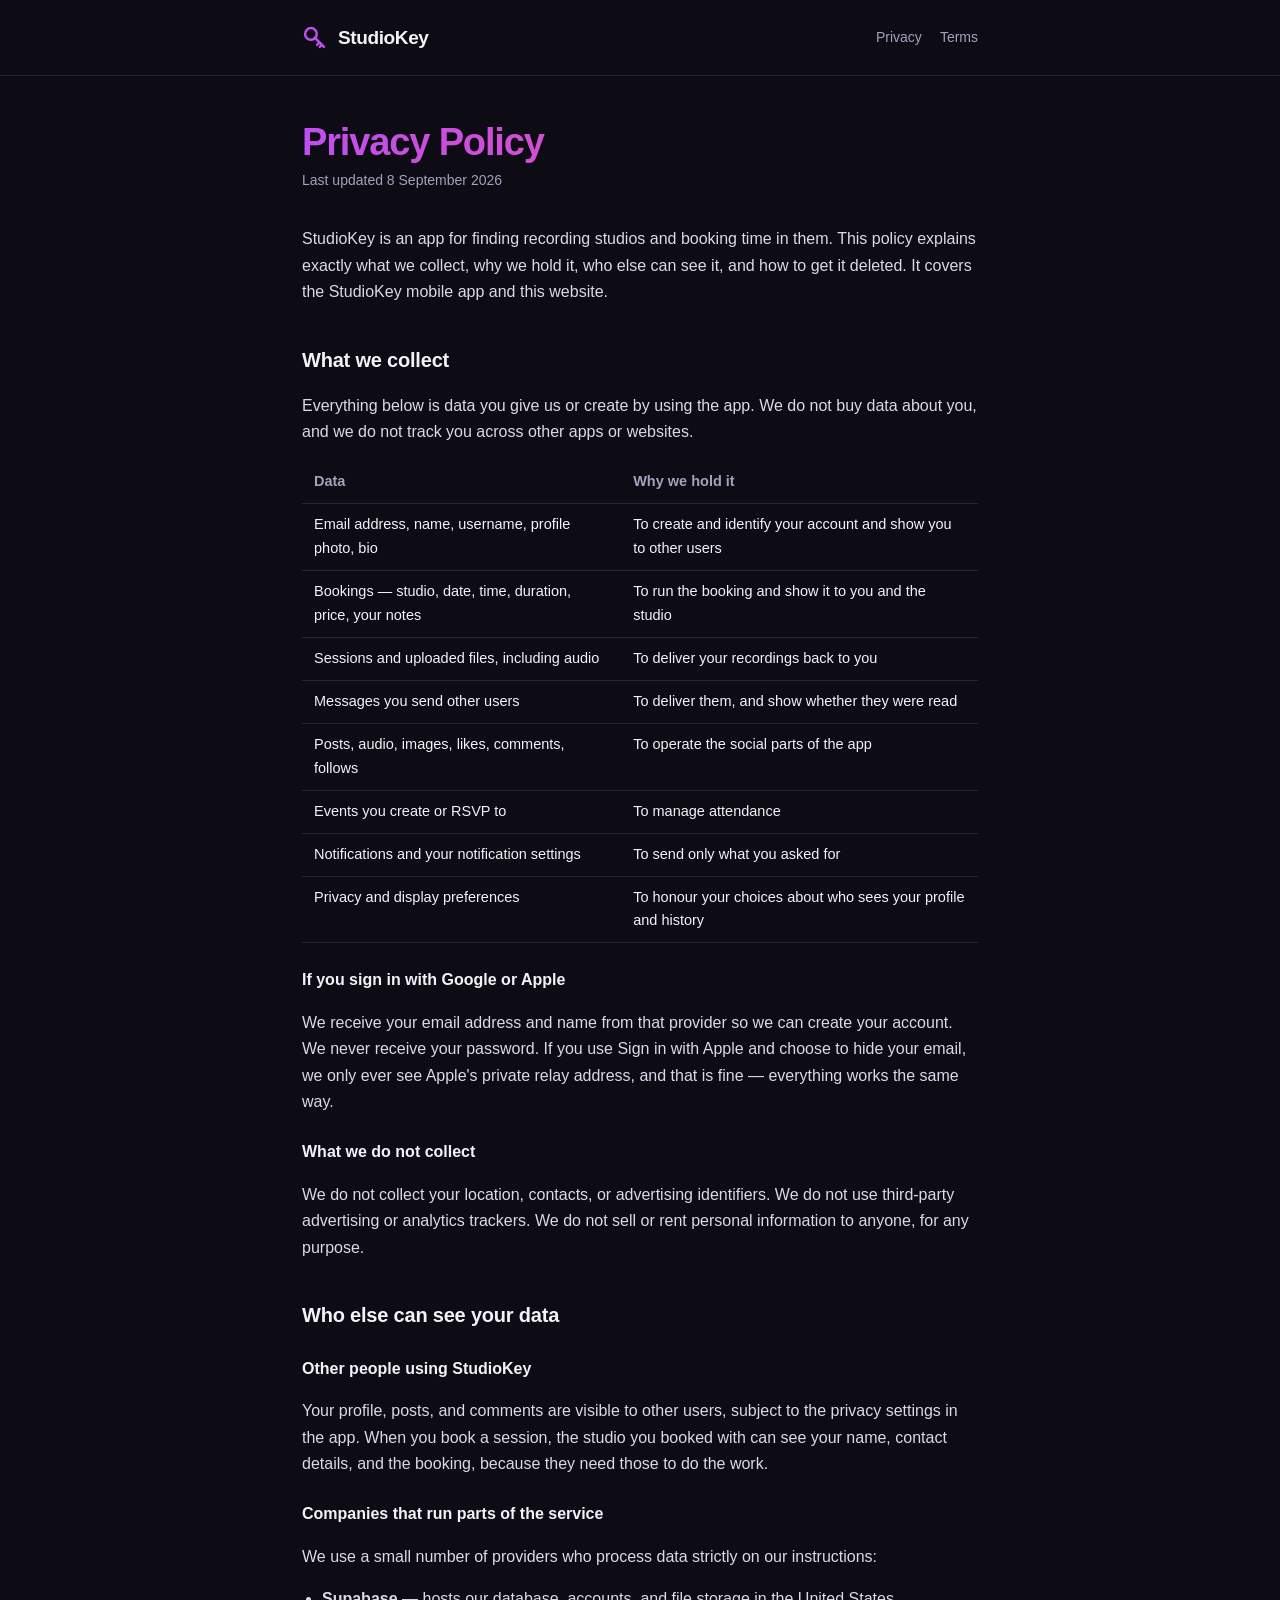
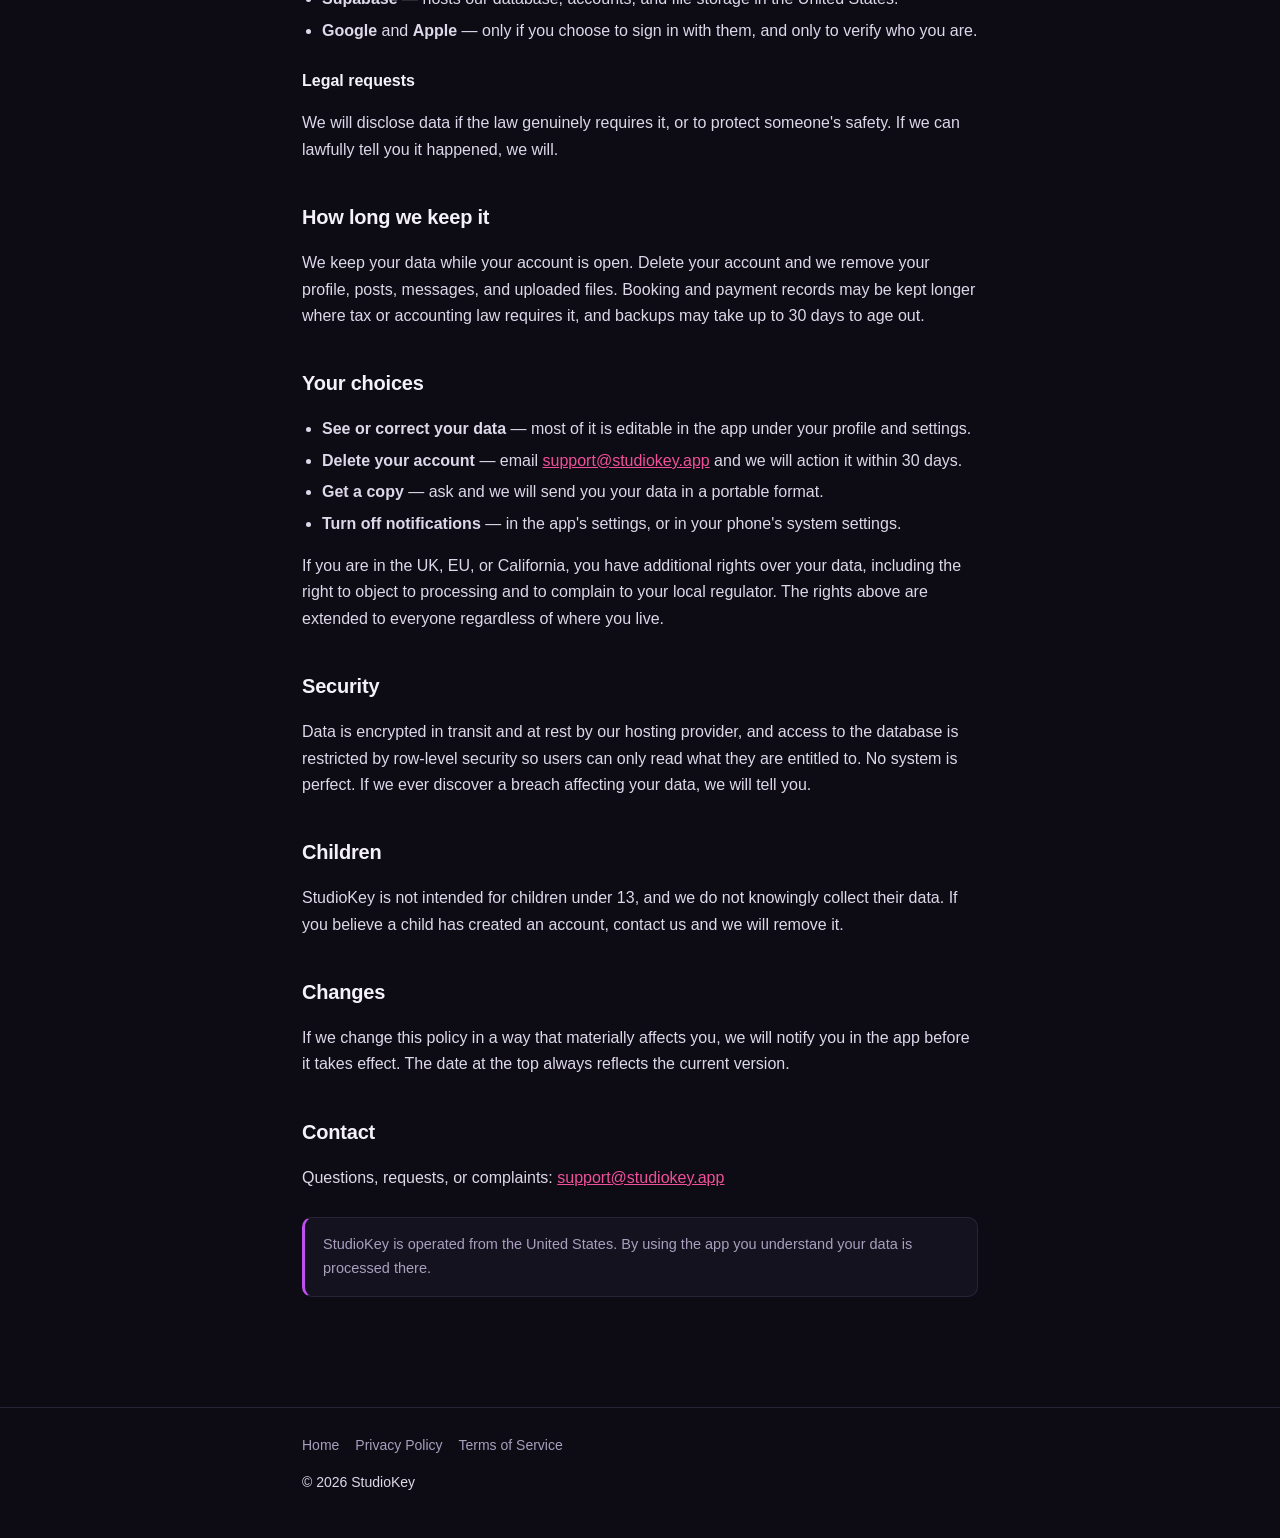
==== privacy.html @ 15772193 "Launch studiokey.app — landing page, privacy policy, terms of service Google requires a home page, p" ====
<!doctype html>
<html lang="en">
<head>
<meta charset="utf-8">
<meta name="viewport" content="width=device-width,initial-scale=1">
<title>Privacy Policy — StudioKey</title>
<meta name="description" content="What StudioKey collects, why, who it is shared with, and how to delete it.">
<link rel="icon" href="logo.svg" type="image/svg+xml">
<link rel="stylesheet" href="style.css">
</head>
<body>
<header><div class="wrap nav">
  <a class="brand" href="/"><img class="key" src="logo.svg" alt=""> StudioKey</a>
  <nav><a class="lnk" href="/privacy.html">Privacy</a><a class="lnk" href="/terms.html">Terms</a></nav>
</div></header>

<main class="doc"><div class="wrap">
<h1>Privacy Policy</h1>
<p class="eff">Last updated 8 September 2026</p>

<p>StudioKey is an app for finding recording studios and booking time in them. This policy explains exactly what we collect, why we hold it, who else can see it, and how to get it deleted. It covers the StudioKey mobile app and this website.</p>

<h2>What we collect</h2>
<p>Everything below is data you give us or create by using the app. We do not buy data about you, and we do not track you across other apps or websites.</p>

<table>
<tr><th>Data</th><th>Why we hold it</th></tr>
<tr><td>Email address, name, username, profile photo, bio</td><td>To create and identify your account and show you to other users</td></tr>
<tr><td>Bookings — studio, date, time, duration, price, your notes</td><td>To run the booking and show it to you and the studio</td></tr>
<tr><td>Sessions and uploaded files, including audio</td><td>To deliver your recordings back to you</td></tr>
<tr><td>Messages you send other users</td><td>To deliver them, and show whether they were read</td></tr>
<tr><td>Posts, audio, images, likes, comments, follows</td><td>To operate the social parts of the app</td></tr>
<tr><td>Events you create or RSVP to</td><td>To manage attendance</td></tr>
<tr><td>Notifications and your notification settings</td><td>To send only what you asked for</td></tr>
<tr><td>Privacy and display preferences</td><td>To honour your choices about who sees your profile and history</td></tr>
</table>

<h3>If you sign in with Google or Apple</h3>
<p>We receive your email address and name from that provider so we can create your account. We never receive your password. If you use Sign in with Apple and choose to hide your email, we only ever see Apple's private relay address, and that is fine — everything works the same way.</p>

<h3>What we do not collect</h3>
<p>We do not collect your location, contacts, or advertising identifiers. We do not use third-party advertising or analytics trackers. We do not sell or rent personal information to anyone, for any purpose.</p>

<h2>Who else can see your data</h2>
<h3>Other people using StudioKey</h3>
<p>Your profile, posts, and comments are visible to other users, subject to the privacy settings in the app. When you book a session, the studio you booked with can see your name, contact details, and the booking, because they need those to do the work.</p>

<h3>Companies that run parts of the service</h3>
<p>We use a small number of providers who process data strictly on our instructions:</p>
<ul>
<li><strong>Supabase</strong> — hosts our database, accounts, and file storage in the United States.</li>
<li><strong>Google</strong> and <strong>Apple</strong> — only if you choose to sign in with them, and only to verify who you are.</li>
</ul>

<h3>Legal requests</h3>
<p>We will disclose data if the law genuinely requires it, or to protect someone's safety. If we can lawfully tell you it happened, we will.</p>

<h2>How long we keep it</h2>
<p>We keep your data while your account is open. Delete your account and we remove your profile, posts, messages, and uploaded files. Booking and payment records may be kept longer where tax or accounting law requires it, and backups may take up to 30 days to age out.</p>

<h2>Your choices</h2>
<ul>
<li><strong>See or correct your data</strong> — most of it is editable in the app under your profile and settings.</li>
<li><strong>Delete your account</strong> — email <a href="mailto:support@studiokey.app">support@studiokey.app</a> and we will action it within 30 days.</li>
<li><strong>Get a copy</strong> — ask and we will send you your data in a portable format.</li>
<li><strong>Turn off notifications</strong> — in the app's settings, or in your phone's system settings.</li>
</ul>
<p>If you are in the UK, EU, or California, you have additional rights over your data, including the right to object to processing and to complain to your local regulator. The rights above are extended to everyone regardless of where you live.</p>

<h2>Security</h2>
<p>Data is encrypted in transit and at rest by our hosting provider, and access to the database is restricted by row-level security so users can only read what they are entitled to. No system is perfect. If we ever discover a breach affecting your data, we will tell you.</p>

<h2>Children</h2>
<p>StudioKey is not intended for children under 13, and we do not knowingly collect their data. If you believe a child has created an account, contact us and we will remove it.</p>

<h2>Changes</h2>
<p>If we change this policy in a way that materially affects you, we will notify you in the app before it takes effect. The date at the top always reflects the current version.</p>

<h2>Contact</h2>
<p>Questions, requests, or complaints: <a href="mailto:support@studiokey.app">support@studiokey.app</a></p>

<div class="note"><p>StudioKey is operated from the United States. By using the app you understand your data is processed there.</p></div>
</div></main>

<footer><div class="wrap">
  <a href="/">Home</a><a href="/privacy.html">Privacy Policy</a><a href="/terms.html">Terms of Service</a>
  <p style="margin:14px 0 0">© 2026 StudioKey</p>
</div></footer>
</body>
</html>
---- style.css ----
*,*::before,*::after{box-sizing:border-box}
:root{
  --bg:#0d0b14; --panel:#15121f; --line:#2a2338;
  --ink:#f4f2f8; --muted:#a79fbd; --accent:#c04ef0; --accent2:#f0509a;
  --maxw:720px;
}
html{-webkit-text-size-adjust:100%}
body{
  margin:0; background:var(--bg); color:var(--ink);
  font:16px/1.65 -apple-system,BlinkMacSystemFont,"Segoe UI",Inter,Helvetica,Arial,sans-serif;
}
a{color:var(--accent2)}
.wrap{max-width:var(--maxw); margin:0 auto; padding:0 22px}
header{padding:22px 0; border-bottom:1px solid var(--line)}
.nav{display:flex; align-items:center; justify-content:space-between; gap:16px; flex-wrap:wrap}
.brand{display:flex; align-items:center; gap:10px; font-weight:700; letter-spacing:-.02em; font-size:19px; color:var(--ink); text-decoration:none}
.key{width:26px;height:26px;flex:none}
.nav a.lnk{color:var(--muted); text-decoration:none; font-size:14px; margin-left:18px}
.nav a.lnk:hover{color:var(--ink)}
.hero{padding:78px 0 66px; text-align:center}
h1{font-size:clamp(34px,7vw,54px); line-height:1.08; letter-spacing:-.03em; margin:0 0 18px;
  background:linear-gradient(100deg,var(--accent),var(--accent2)); -webkit-background-clip:text;
  background-clip:text; color:transparent}
.sub{font-size:clamp(17px,2.4vw,20px); color:var(--muted); margin:0 auto; max-width:34em}
.cards{display:grid; grid-template-columns:repeat(auto-fit,minmax(210px,1fr)); gap:16px; padding:14px 0 74px}
.card{background:var(--panel); border:1px solid var(--line); border-radius:14px; padding:20px}
.card h3{margin:0 0 7px; font-size:16px}
.card p{margin:0; color:var(--muted); font-size:14.5px}
main.doc{padding:46px 0 84px}
main.doc h1{font-size:clamp(28px,5vw,38px); text-align:left; margin-bottom:6px}
.eff{color:var(--muted); font-size:14px; margin:0 0 34px}
h2{font-size:20px; margin:38px 0 10px; letter-spacing:-.01em}
h3{font-size:16px; margin:24px 0 6px}
p,li{color:#ddd8ea}
ul{padding-left:20px} li{margin:5px 0}
.note{background:var(--panel); border:1px solid var(--line); border-left:3px solid var(--accent);
  border-radius:10px; padding:15px 18px; margin:26px 0}
.note p{margin:0; font-size:14.5px; color:var(--muted)}
table{width:100%; border-collapse:collapse; margin:14px 0; font-size:14.5px; display:block; overflow-x:auto}
th,td{text-align:left; padding:9px 12px; border-bottom:1px solid var(--line); vertical-align:top}
th{color:var(--muted); font-weight:600; white-space:nowrap}
footer{border-top:1px solid var(--line); padding:26px 0 44px; color:var(--muted); font-size:14px}
footer a{color:var(--muted); text-decoration:none; margin-right:16px}
footer a:hover{color:var(--ink)}
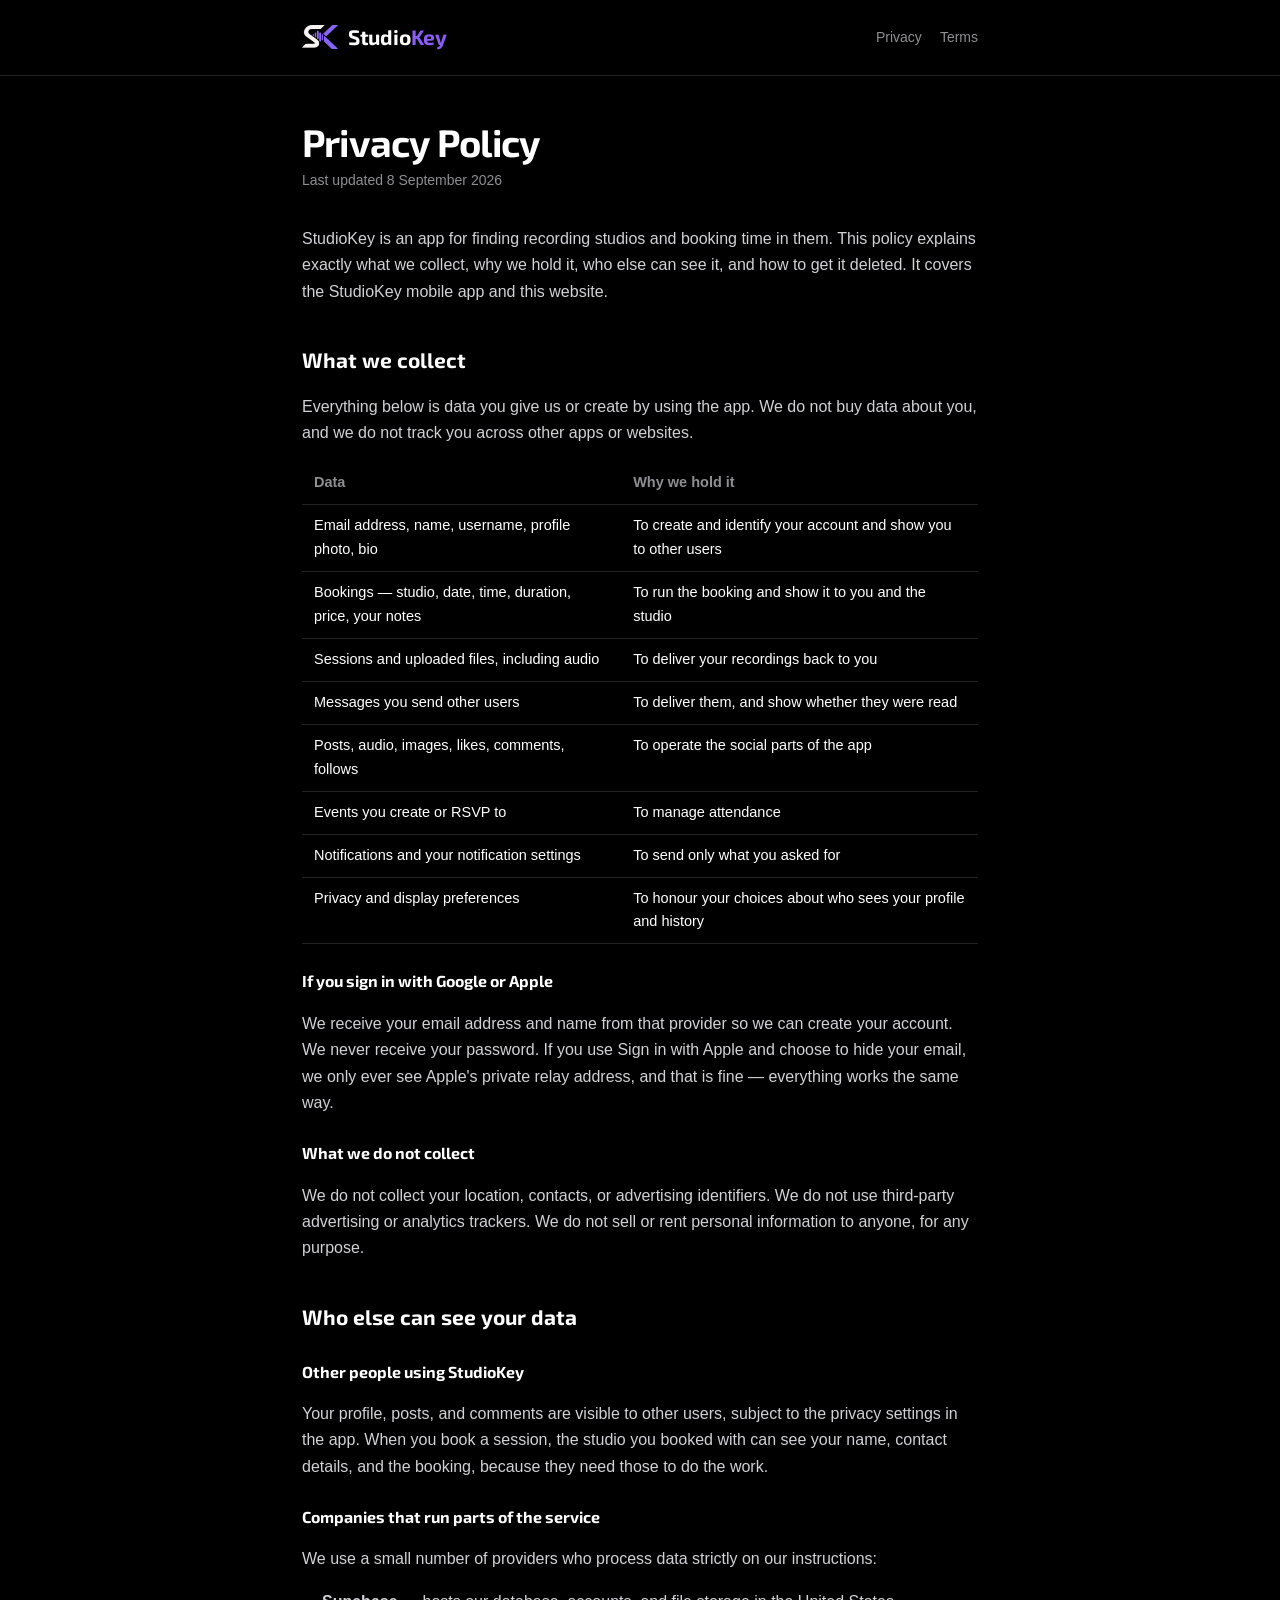
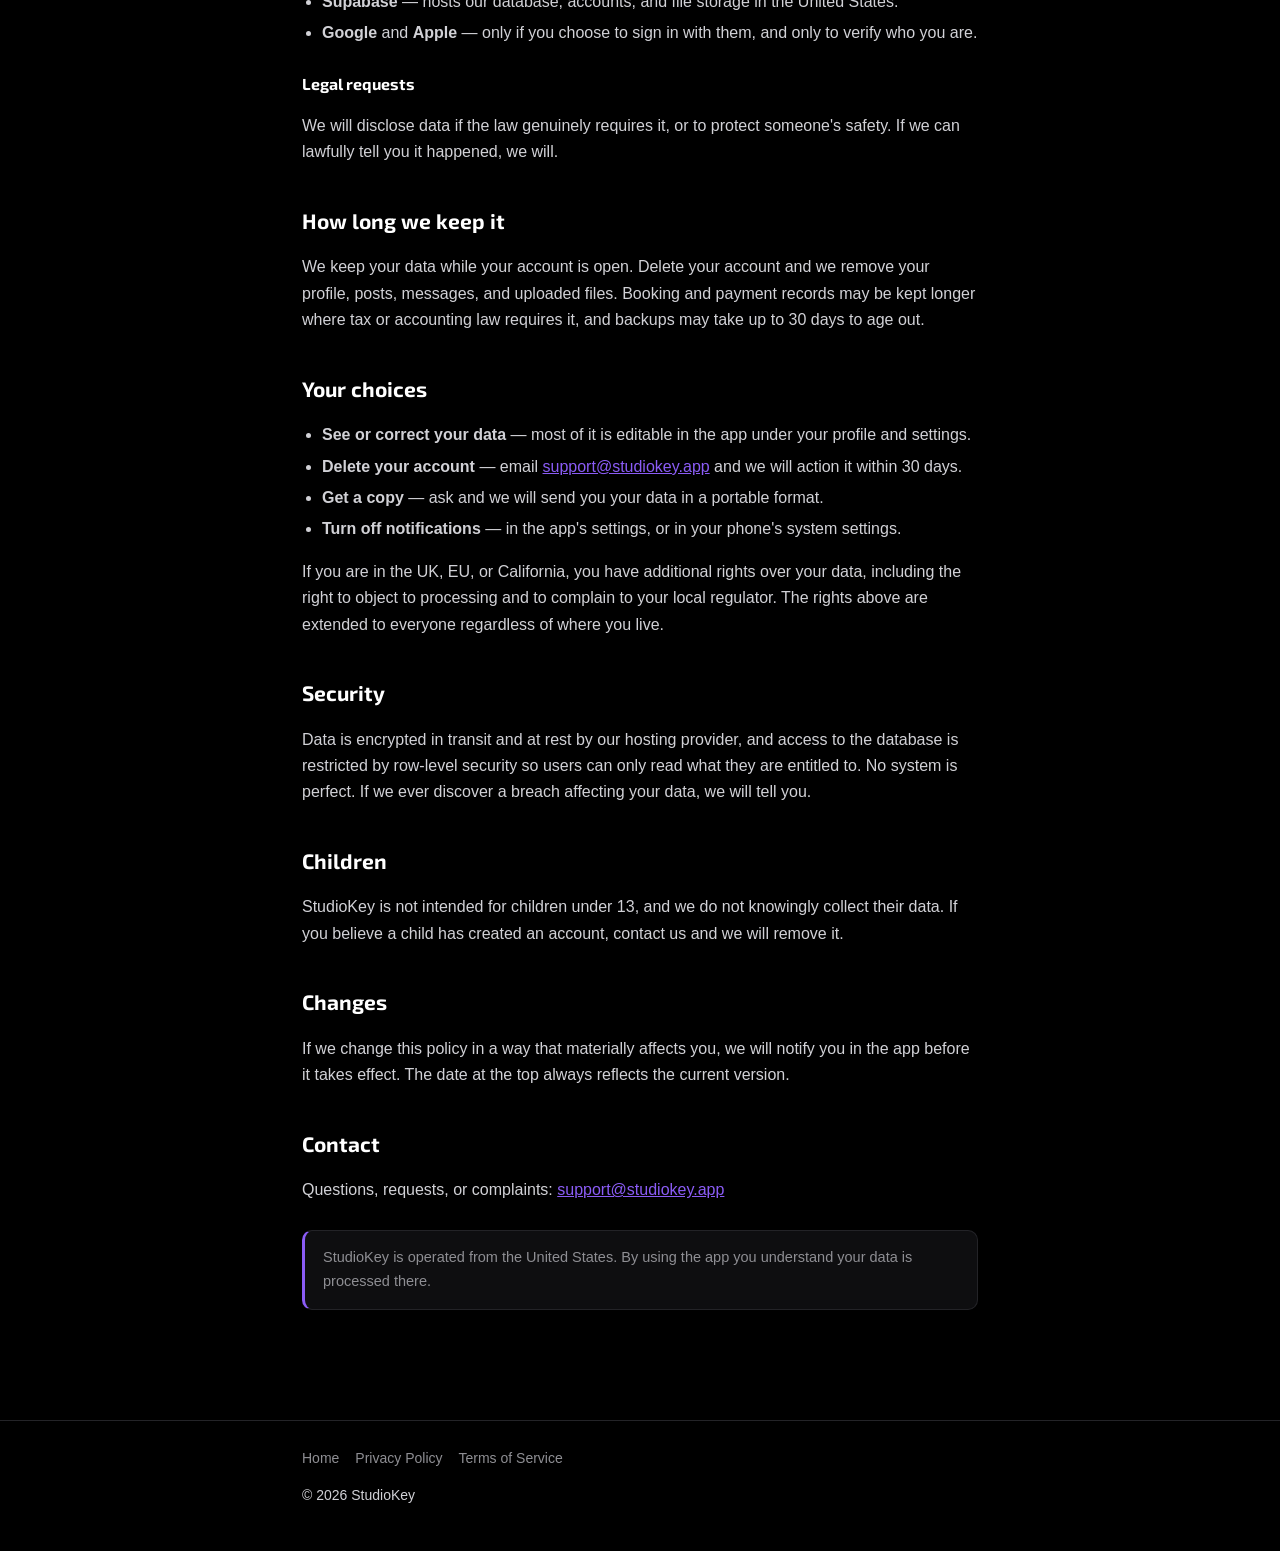
==== commit b4dc49f3: "Rebrand to match the app: SK mark, Exo 2, purple on black Replaces the old key logo and magenta pale" ====
--- a/privacy.html
+++ b/privacy.html
@@ -5,12 +5,17 @@
 <meta name="viewport" content="width=device-width,initial-scale=1">
 <title>Privacy Policy — StudioKey</title>
 <meta name="description" content="What StudioKey collects, why, who it is shared with, and how to delete it.">
-<link rel="icon" href="logo.svg" type="image/svg+xml">
+<link rel="icon" href="favicon-32.png" type="image/png" sizes="32x32">
+<link rel="apple-touch-icon" href="apple-touch-icon.png">
+<meta name="theme-color" content="#000000">
+<link rel="preconnect" href="https://fonts.googleapis.com">
+<link rel="preconnect" href="https://fonts.gstatic.com" crossorigin>
+<link rel="stylesheet" href="https://fonts.googleapis.com/css2?family=Exo+2:wght@600;700;800&display=swap">
 <link rel="stylesheet" href="style.css">
 </head>
 <body>
 <header><div class="wrap nav">
-  <a class="brand" href="/"><img class="key" src="logo.svg" alt=""> StudioKey</a>
+  <a class="brand" href="/" aria-label="StudioKey home"><img class="mark" src="sk-mark.png" alt=""><span>Studio<b>Key</b></span></a>
   <nav><a class="lnk" href="/privacy.html">Privacy</a><a class="lnk" href="/terms.html">Terms</a></nav>
 </div></header>
 
--- a/style.css
+++ b/style.css
@@ -1,7 +1,11 @@
 *,*::before,*::after{box-sizing:border-box}
+/* Brand, matching the app: the SK mark on black, Exo 2 for the name and
+   headings, purple #8B5CF6 with the app's pink #EC4899 as its partner. */
 :root{
-  --bg:#0d0b14; --panel:#15121f; --line:#2a2338;
-  --ink:#f4f2f8; --muted:#a79fbd; --accent:#c04ef0; --accent2:#f0509a;
+  --bg:#000000; --panel:#0e0e10; --line:#232327;
+  --ink:#ffffff; --muted:#8e8e93; --body:#d1d1d6;
+  --accent:#8b5cf6; --accent2:#ec4899;
+  --display:"Exo 2",-apple-system,BlinkMacSystemFont,"Segoe UI",Helvetica,Arial,sans-serif;
   --maxw:720px;
 }
 html{-webkit-text-size-adjust:100%}
@@ -9,29 +13,34 @@
   margin:0; background:var(--bg); color:var(--ink);
   font:16px/1.65 -apple-system,BlinkMacSystemFont,"Segoe UI",Inter,Helvetica,Arial,sans-serif;
 }
-a{color:var(--accent2)}
+a{color:var(--accent)}
 .wrap{max-width:var(--maxw); margin:0 auto; padding:0 22px}
-header{padding:22px 0; border-bottom:1px solid var(--line)}
+header{padding:20px 0; border-bottom:1px solid var(--line)}
 .nav{display:flex; align-items:center; justify-content:space-between; gap:16px; flex-wrap:wrap}
-.brand{display:flex; align-items:center; gap:10px; font-weight:700; letter-spacing:-.02em; font-size:19px; color:var(--ink); text-decoration:none}
-.key{width:26px;height:26px;flex:none}
+.brand{display:flex; align-items:center; gap:10px; font-family:var(--display); font-weight:700;
+  font-size:21px; letter-spacing:-.01em; color:var(--ink); text-decoration:none}
+.brand b{font-weight:700; color:var(--accent)}
+.mark{height:24px; width:auto; flex:none}
 .nav a.lnk{color:var(--muted); text-decoration:none; font-size:14px; margin-left:18px}
 .nav a.lnk:hover{color:var(--ink)}
 .hero{padding:78px 0 66px; text-align:center}
-h1{font-size:clamp(34px,7vw,54px); line-height:1.08; letter-spacing:-.03em; margin:0 0 18px;
-  background:linear-gradient(100deg,var(--accent),var(--accent2)); -webkit-background-clip:text;
-  background-clip:text; color:transparent}
+.hero-mark{height:88px; width:auto; margin:0 auto 28px; display:block}
+h1,h2,h3{font-family:var(--display); font-weight:700}
+h1{font-size:clamp(34px,7vw,54px); line-height:1.08; letter-spacing:-.02em; margin:0 0 18px; color:var(--ink)}
+.hero h1 span{color:var(--accent)}
 .sub{font-size:clamp(17px,2.4vw,20px); color:var(--muted); margin:0 auto; max-width:34em}
+.tag{font-family:var(--display); font-weight:600; color:var(--muted); letter-spacing:.14em;
+  text-transform:uppercase; font-size:13px; margin:0 0 14px}
 .cards{display:grid; grid-template-columns:repeat(auto-fit,minmax(210px,1fr)); gap:16px; padding:14px 0 74px}
-.card{background:var(--panel); border:1px solid var(--line); border-radius:14px; padding:20px}
-.card h3{margin:0 0 7px; font-size:16px}
+.card{background:var(--panel); border:1px solid var(--line); border-radius:16px; padding:20px}
+.card h3{margin:0 0 7px; font-size:17px}
 .card p{margin:0; color:var(--muted); font-size:14.5px}
 main.doc{padding:46px 0 84px}
 main.doc h1{font-size:clamp(28px,5vw,38px); text-align:left; margin-bottom:6px}
 .eff{color:var(--muted); font-size:14px; margin:0 0 34px}
-h2{font-size:20px; margin:38px 0 10px; letter-spacing:-.01em}
+h2{font-size:21px; margin:38px 0 10px}
 h3{font-size:16px; margin:24px 0 6px}
-p,li{color:#ddd8ea}
+p,li{color:var(--body)}
 ul{padding-left:20px} li{margin:5px 0}
 .note{background:var(--panel); border:1px solid var(--line); border-left:3px solid var(--accent);
   border-radius:10px; padding:15px 18px; margin:26px 0}
